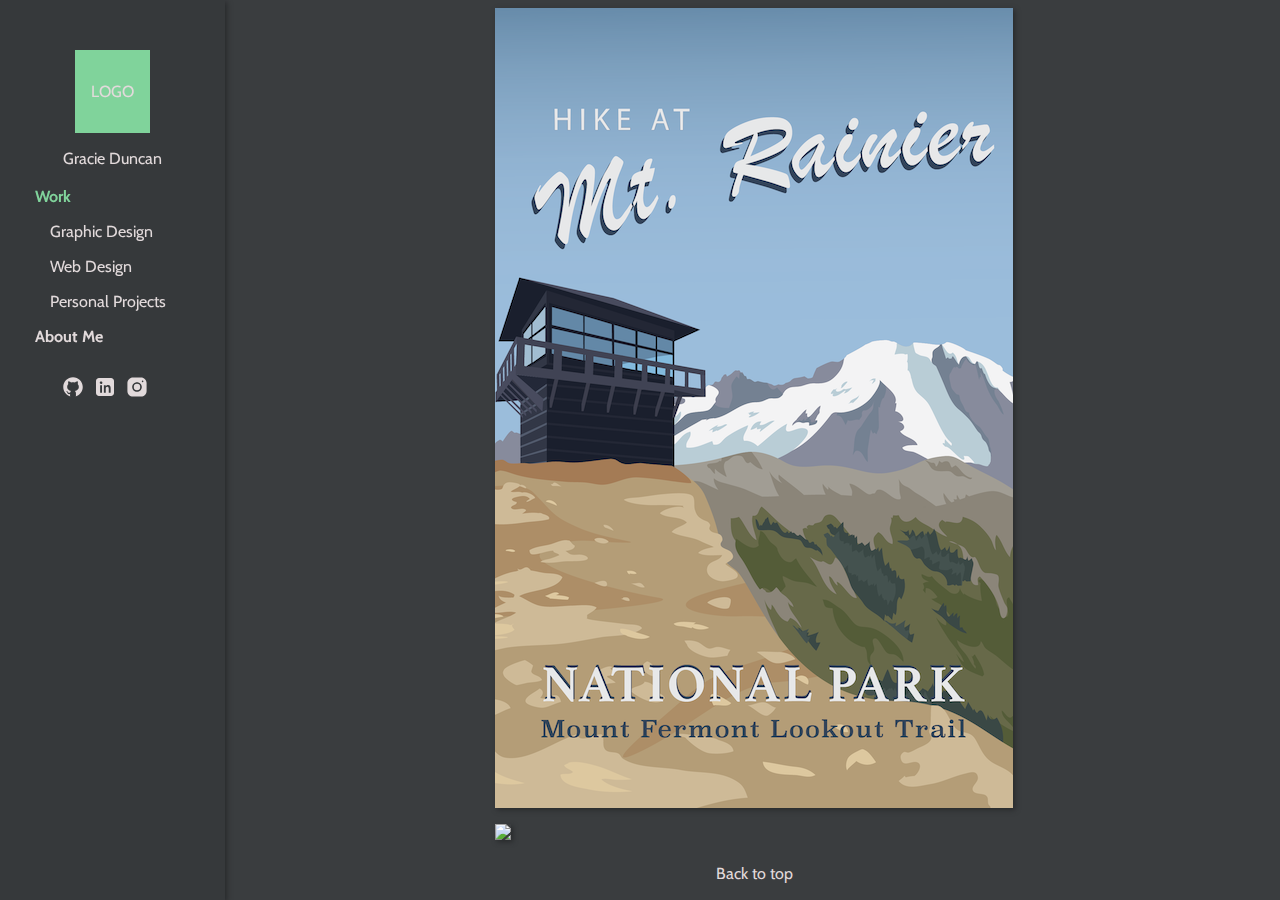
==== index.html @ a2085349 "commit" ====
<!DOCTYPE html>
<html>
<head>
    <title>Gracie Duncan Designer</title>
    <meta charset="UTF-8">
    <meta name="description" content="Design Portfolio of Gracie Duncan">
    <meta name="keywords" content="graphic design, web design, copywriter, SEO, portfolio">
    <meta name="author" content="Gracie Duncan">
    <meta name="viewport" content="width=device-width, initial-scale=1.0">
    <link href="style.css" rel="stylesheet">
    <link rel="preconnect" href="https://fonts.googleapis.com">
    <link rel="preconnect" href="https://fonts.gstatic.com" crossorigin>
    <link
        href="https://fonts.googleapis.com/css2?family=Cabin:ital,wght@0,400;0,700;1,400&family=Catamaran:wght@400;600&family=Mukta:wght@200;400;600&display=swap"
        rel="stylesheet">
</head>
<body>
        <input id="toggle" type="checkbox">
        <div class="mobile-wrapper">
            <label for="toggle" class="ham-lines">
                <span class="line line1"></span>
                <span class="line line2"></span>
                <span class="line line3"></span>
            </label>
        </div>
    <nav>
        <div class="logo"><p>LOGO</p></div>
        <p class="name">Gracie Duncan</p>
        <ul class="nav-items">
            <li id="emphasis" class="on"><a href="#">Work</a></li>
            <li id="graphic"><a href="#">Graphic Design</a></li>
            <li id="web"><a href>Web Design</a></li>
            <li id="personal"><a href>Personal Projects</a></li>
            <li id="emphasis"><a href="about.html">About Me</a></li>
        </ul>
        <ul id="social-media">
            <li><a href="https://github.com/gduncan208" target="_blank"><svg class="social" xmlns="http://www.w3.org/2000/svg"  viewBox="0 0 64 64" width="2em" height="2em"><path d="M32 6C17.641 6 6 17.641 6 32c0 12.277 8.512 22.56 19.955 25.286-.592-.141-1.179-.299-1.755-.479V50.85c0 0-.975.325-2.275.325-3.637 0-5.148-3.245-5.525-4.875-.229-.993-.827-1.934-1.469-2.509-.767-.684-1.126-.686-1.131-.92-.01-.491.658-.471.975-.471 1.625 0 2.857 1.729 3.429 2.623 1.417 2.207 2.938 2.577 3.721 2.577.975 0 1.817-.146 2.397-.426.268-1.888 1.108-3.57 2.478-4.774-6.097-1.219-10.4-4.716-10.4-10.4 0-2.928 1.175-5.619 3.133-7.792C19.333 23.641 19 22.494 19 20.625c0-1.235.086-2.751.65-4.225 0 0 3.708.026 7.205 3.338C28.469 19.268 30.196 19 32 19s3.531.268 5.145.738c3.497-3.312 7.205-3.338 7.205-3.338.567 1.474.65 2.99.65 4.225 0 2.015-.268 3.19-.432 3.697C46.466 26.475 47.6 29.124 47.6 32c0 5.684-4.303 9.181-10.4 10.4 1.628 1.43 2.6 3.513 2.6 5.85v8.557c-.576.181-1.162.338-1.755.479C49.488 54.56 58 44.277 58 32 58 17.641 46.359 6 32 6zM33.813 57.93C33.214 57.972 32.61 58 32 58 32.61 58 33.213 57.971 33.813 57.93zM37.786 57.346c-1.164.265-2.357.451-3.575.554C35.429 57.797 36.622 57.61 37.786 57.346zM32 58c-.61 0-1.214-.028-1.813-.07C30.787 57.971 31.39 58 32 58zM29.788 57.9c-1.217-.103-2.411-.289-3.574-.554C27.378 57.61 28.571 57.797 29.788 57.9z"/></svg></a></li>
            <li><a href="https://www.linkedin.com/in/gracie-duncan-441498270" target="_blank"><svg class="social" xmlns="http://www.w3.org/2000/svg"  viewBox="0 0 64 64" width="2em" height="2em"><path d="M48,8H16c-4.418,0-8,3.582-8,8v32c0,4.418,3.582,8,8,8h32c4.418,0,8-3.582,8-8V16C56,11.582,52.418,8,48,8z M24,47h-5V27h5 V47z M24.029,23.009C23.382,23.669,22.538,24,21.5,24c-1.026,0-1.865-0.341-2.519-1.023S18,21.458,18,20.468 c0-1.02,0.327-1.852,0.981-2.498C19.635,17.323,20.474,17,21.5,17c1.038,0,1.882,0.323,2.529,0.969 C24.676,18.615,25,19.448,25,20.468C25,21.502,24.676,22.349,24.029,23.009z M47,47h-5V35.887C42,32.788,40.214,31,38,31 c-1.067,0-2.274,0.648-2.965,1.469S34,34.331,34,35.594V47h-5V27h5v3.164h0.078c1.472-2.435,3.613-3.644,6.426-3.652 C44.5,26.5,47,29.5,47,34.754V47z"/></svg></a></li>
            <li><a href="#"><?xml version="1.0"?><svg class="social" xmlns="http://www.w3.org/2000/svg"  viewBox="0 0 30 30" width="2em" height="2em">    <path d="M 9.9980469 3 C 6.1390469 3 3 6.1419531 3 10.001953 L 3 20.001953 C 3 23.860953 6.1419531 27 10.001953 27 L 20.001953 27 C 23.860953 27 27 23.858047 27 19.998047 L 27 9.9980469 C 27 6.1390469 23.858047 3 19.998047 3 L 9.9980469 3 z M 22 7 C 22.552 7 23 7.448 23 8 C 23 8.552 22.552 9 22 9 C 21.448 9 21 8.552 21 8 C 21 7.448 21.448 7 22 7 z M 15 9 C 18.309 9 21 11.691 21 15 C 21 18.309 18.309 21 15 21 C 11.691 21 9 18.309 9 15 C 9 11.691 11.691 9 15 9 z M 15 11 A 4 4 0 0 0 11 15 A 4 4 0 0 0 15 19 A 4 4 0 0 0 19 15 A 4 4 0 0 0 15 11 z"/></svg></a></li>
        </ul>
</nav>
    <a id="top"></a>
    <main id="work-page">
        <div class="column col1">
            <img class="rainier800" src="assets/rainierposter800.png">
            <img class="rainier600" src="assets/rainierposter600.png">
            <img class="rainier500" src="assests/rainierposter500.png">
            <img class="fishing1" src="assets/flyfish700px.png">
        </div>
        <div class="column col2">
            <img class="frog2" src="assets/frogbroth_website400pxw.png">
            <img class="mtn-painting2" src="assets/mountainpainting700w.png">
        </div>
        <div class="jump"><a href="#top">Back to top</a></div>
    </main>
</body>
</html>
---- style.css ----
* {
    box-sizing: border-box;
}
:root {
    font-family: 'Cabin', sans-serif;
    color: #E2DADB;
}

html {
    scroll-behavior: smooth;
}

p {
    color: #E2DADB;
}

::-webkit-scrollbar {
    width: 8px;
}

::-webkit-scrollbar-track {
    background-color: #36393B;
    border-radius: 10px;
}

::-webkit-scrollbar-thumb {
    background-color: #80D39B;
    border-radius: 10px;
}

::-webkit-scrollbar-corner {
    background-color: #3a3d3f;
}

/* Navbar */
#toggle {
    display: none;
}

nav {
    display: flex;
    flex-direction: column;
    justify-content: flex-start;
    align-items: center;
    position: fixed;
    height: 100%;
    width: 225px;
    padding: 50px 0 0 0;
    margin: 0;
    background-color: #36393B;
    box-shadow: 2px 2px 5px #282a2c;
}


.logo {
    background-color: #80D39B;
    padding: 1em;
}

.name {
    margin-bottom: -10px;
}

ul {
    list-style: none;
}


.nav-items {
    padding: 5px 0;
    margin-right: 25px;
}

.nav-items li {
    padding: .5em 0;
    margin-left: 15px;
}

#emphasis {
    font-weight: bold;
    padding: .5em 0;
    margin: 0;
}

.nav-items a { 
    display: block;
    text-decoration: none;
    color: #E2DADB;
}

.on a {
    color: #80D39B;
}

a:hover, .emphasis  {
   color: #80D39B;
}

#social-media {
    display: flex;
    flex-direction: row;
    justify-content: center;
    margin-top: -1em;
    margin-right: 8em;
    padding: 1em 0 0 112px;
}

.social {
    fill: #E2DADB;
    padding: 0 0 .5em;
}

.social:hover {
    fill: #80D39B;
}

.contact-btn {
    background-color: #80D39B;
    color: #36393B;
    padding: .6rem .8rem;
    border-radius: 10px;
    font-weight: 600;
    margin-right: 15px;
    margin-bottom: 1em;
    border: none;
}

/* Footer */ 

.jump {
    display: flex;
    flex-direction: row;
    justify-content: center;
    align-items: center;
    padding: 1rem;
    width: 100%;
}

.jump a {
    text-decoration: none;
    color: #E2DADB;
}

.jump a:hover{
    color: #80D39B;
}



/* main content*/

body { 
    display: flex;
    background-color: #3a3d3f;
    height: 100%;
    width: 100;
    margin: 0;
    padding: 0;
}

main {
    margin-left: 228px;
    height: 100%;
    width: 90%;
    display: flex;
    flex-direction: column;
    justify-content: center;
    align-items: center;
    flex-flow: row wrap;
} 

footer {
    display: flex;
    flex-direction: row;
    justify-content: flex-end;
}
main img {
    display: flex;
    margin: .5em .5em;
    box-shadow: 2px 2px 5px #282a2c;
    transition: .8s;
}


img:hover {
   transform: scale(1.02);
   position: relative;
}

.column {
    display: flex;
    flex-direction: column;
    justify-content: center;
    align-items: flex-start;
}


@media screen and (max-width: 850px) {
  
    nav {
        display: flex;
        flex-direction: column;
        justify-content: flex-start;
        align-items: center;
        position: fixed;
        height: 100%;
        right: 100%;
        overflow: hidden;
        transition: all .5s ease-in-out;
        
    }
     
    input, label {
        display: block;
        position: fixed;
        z-index: 5;
    }
    .mobile-wrapper {
        position: absolute;
        display: flex;
        flex-direction: row;
        justify-content: flex-start;
        width: 100vw;
        height: 80px;
        margin-top: 20px;
    }
    .ham-lines {
        position:absolute;
        display: flex;
        flex-direction: column;
        justify-content: space-between;
        align-items: center;
        height: 30px;
        z-index: 6;
        margin-left: 20px;
    }

    .line {
        background-color:#E2DADB;
        height: 4px;
        width: 35px;
        border-radius: 5px;
    }

     
    #toggle:checked ~ nav {
        display: flex;
        flex-direction: column;
        justify-content: flex-start;
        align-items: center;
        position: fixed;
        width: 100vw;
        height: 100vh;
        right: 0;
    }

    #toggle:checked ~ label {
        cursor: pointer;
        margin-top: 10px;
        margin-right: 10px;
        right: 50%;
        width: 30px;
        height: 5px;
    }

    #toggle:checked ~ .mobile-wrapper {
        position: fixed;
        z-index: 10;
    }

    /* Hamburger Menu Animation */
    
  
    main {
        margin: 0;
        margin-top: 60px;
        height: 100%;
        width: 100%;
        display: flex;
        flex-direction: row;
        justify-content: center;
        align-items: center;
    }

    section {
        width: 95%;
        height: 400px;
        margin: 2% 5%;
        min-width: 0;
    }

    #about {
        display: flex; 
        justify-content: center;
        align-items: center;
        flex-wrap: wrap ;
        width: 95vw;
    }


}

.fishing2 {
    display: none;
}

.rainier600, .rainier500 {
    display: none;
}

.frog2 {
    display: none;
}

.mtn-painting2 {
    display: none;
} 


@media only screen and (max-width: 800px) {
    .fishing1 {
        display: none;
    }

    .fishing2 {
        display: flex;
    }

    .rainier800 {
        display: none;
    }

    .rainier600 {
        display: flex;
    }

}


 /*ABOUT ME PAGE*/


.about {
    display: flex;
    flex-direction: row;
    justify-content: center;
    align-items: center;
    flex-wrap: wrap;
    width: 100%;
    margin-top: 2em;
}

.portrait{
    display: block;
    height: 400px;
    width: 400px;
    background-color: #555555;
    border-radius: 10px;
    margin: 1em;
}


.desc{
    display: block;
    height: auto;
    min-width: 200px;
    max-width: 500px;
    min-width: 300px;
    margin: 1em;
    line-height: 24px;
}

.skill {
    display: flex;
    flex-direction: row;
    justify-content: center;
    align-items: center;
    flex-wrap: wrap;
    width: 100%;
    height: auto;
}

.web-skill li, .graphic-skill li {
 padding: 5%;
}

.web-skill, .graphic-skill {
    display: flex;
    flex-direction: column;
    justify-content: center;
    align-content: center;
    margin: 50px;
    background-color:#36393B;
    box-shadow: 2px 2px 5px #282a2c;
    border-radius: 10px;
    height: 250px;
    width: 250px;
    transition: .5s;
}

.web-skill:hover{
    transform: scale(1.05);
}

.graphic-skill:hover {
    transform: scale(1.05);
}

.code-svg {
    stroke: #80D39B;
    align-self: center;
}

.vector-svg {
    align-self: center;
}

.contact {
    display: flex;
    flex-direction: column;
    align-items: flex-start;
    justify-content: flex-start;
}

.contact li {
    padding: 1em;
    background-color: #36393B;
    border-radius: 10px;
    box-shadow: 2px 2px 5px #282a2c;
}
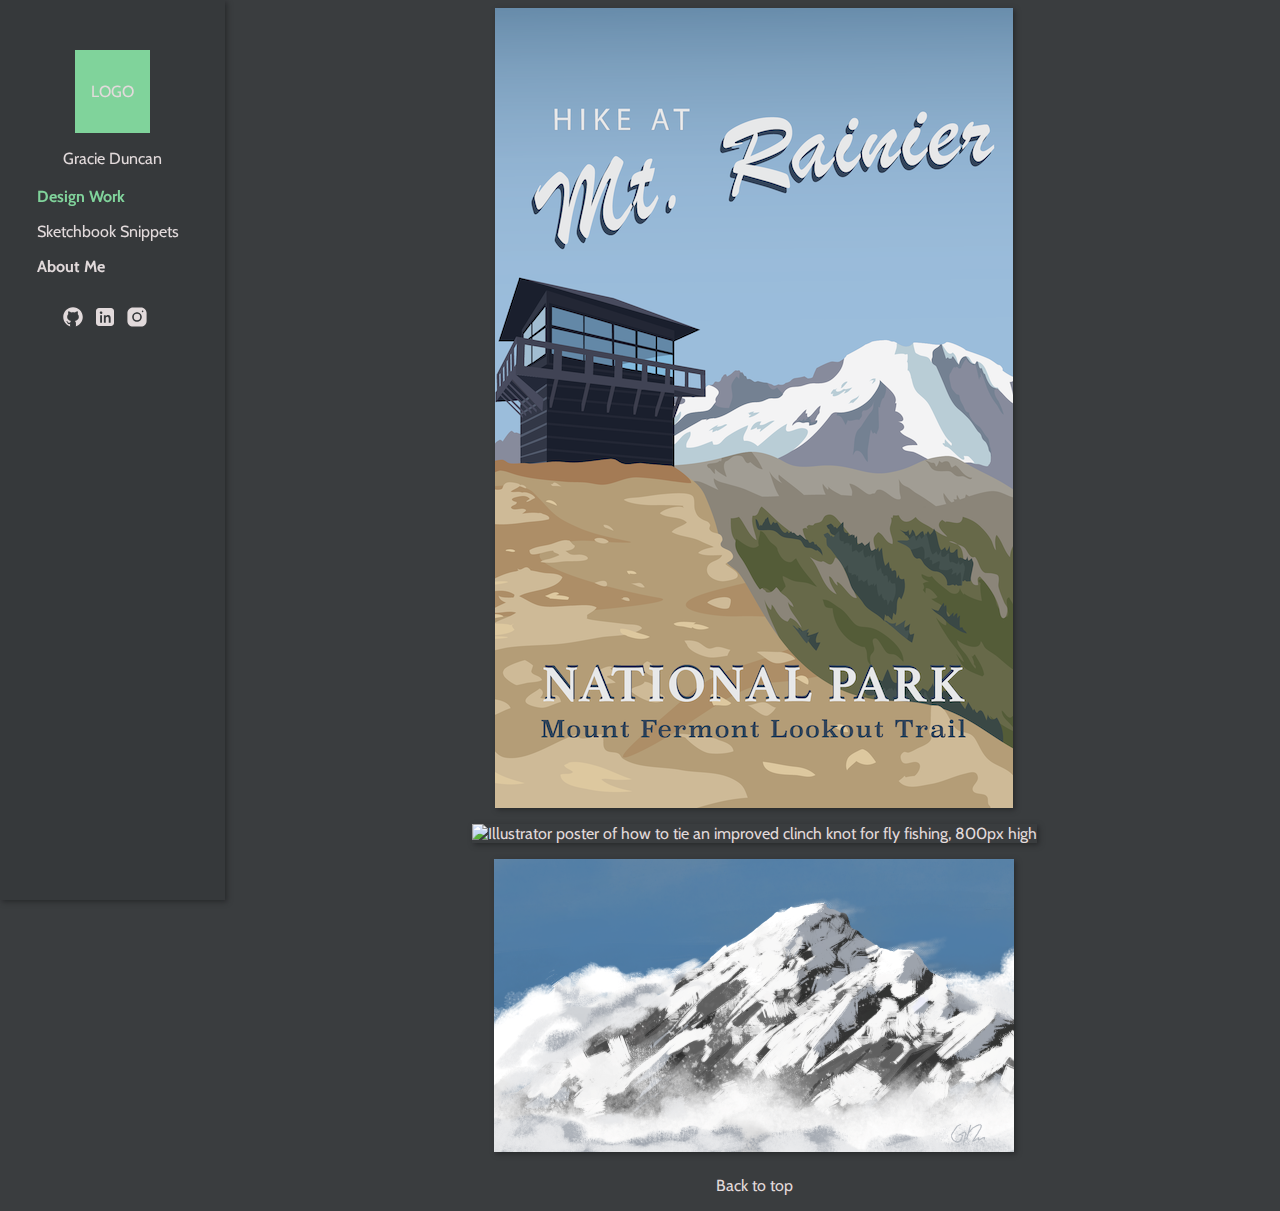
==== commit c2ac8f5a: "responsive add ons" ====
--- a/index.html
+++ b/index.html
@@ -1,5 +1,5 @@
 <!DOCTYPE html>
-<html>
+<html lang="en">
 <head>
     <title>Gracie Duncan Designer</title>
     <meta charset="UTF-8">
@@ -27,11 +27,9 @@
         <div class="logo"><p>LOGO</p></div>
         <p class="name">Gracie Duncan</p>
         <ul class="nav-items">
-            <li id="emphasis" class="on"><a href="#">Work</a></li>
-            <li id="graphic"><a href="#">Graphic Design</a></li>
-            <li id="web"><a href>Web Design</a></li>
-            <li id="personal"><a href>Personal Projects</a></li>
-            <li id="emphasis"><a href="about.html">About Me</a></li>
+            <li class="emphasis on"><a href="#">Design Work</a></li>
+            <li><a href>Sketchbook Snippets</a></li>
+            <li class="emphasis"><a href="about.html">About Me</a></li>
         </ul>
         <ul id="social-media">
             <li><a href="https://github.com/gduncan208" target="_blank"><svg class="social" xmlns="http://www.w3.org/2000/svg"  viewBox="0 0 64 64" width="2em" height="2em"><path d="M32 6C17.641 6 6 17.641 6 32c0 12.277 8.512 22.56 19.955 25.286-.592-.141-1.179-.299-1.755-.479V50.85c0 0-.975.325-2.275.325-3.637 0-5.148-3.245-5.525-4.875-.229-.993-.827-1.934-1.469-2.509-.767-.684-1.126-.686-1.131-.92-.01-.491.658-.471.975-.471 1.625 0 2.857 1.729 3.429 2.623 1.417 2.207 2.938 2.577 3.721 2.577.975 0 1.817-.146 2.397-.426.268-1.888 1.108-3.57 2.478-4.774-6.097-1.219-10.4-4.716-10.4-10.4 0-2.928 1.175-5.619 3.133-7.792C19.333 23.641 19 22.494 19 20.625c0-1.235.086-2.751.65-4.225 0 0 3.708.026 7.205 3.338C28.469 19.268 30.196 19 32 19s3.531.268 5.145.738c3.497-3.312 7.205-3.338 7.205-3.338.567 1.474.65 2.99.65 4.225 0 2.015-.268 3.19-.432 3.697C46.466 26.475 47.6 29.124 47.6 32c0 5.684-4.303 9.181-10.4 10.4 1.628 1.43 2.6 3.513 2.6 5.85v8.557c-.576.181-1.162.338-1.755.479C49.488 54.56 58 44.277 58 32 58 17.641 46.359 6 32 6zM33.813 57.93C33.214 57.972 32.61 58 32 58 32.61 58 33.213 57.971 33.813 57.93zM37.786 57.346c-1.164.265-2.357.451-3.575.554C35.429 57.797 36.622 57.61 37.786 57.346zM32 58c-.61 0-1.214-.028-1.813-.07C30.787 57.971 31.39 58 32 58zM29.788 57.9c-1.217-.103-2.411-.289-3.574-.554C27.378 57.61 28.571 57.797 29.788 57.9z"/></svg></a></li>
@@ -39,17 +37,22 @@
             <li><a href="#"><?xml version="1.0"?><svg class="social" xmlns="http://www.w3.org/2000/svg"  viewBox="0 0 30 30" width="2em" height="2em">    <path d="M 9.9980469 3 C 6.1390469 3 3 6.1419531 3 10.001953 L 3 20.001953 C 3 23.860953 6.1419531 27 10.001953 27 L 20.001953 27 C 23.860953 27 27 23.858047 27 19.998047 L 27 9.9980469 C 27 6.1390469 23.858047 3 19.998047 3 L 9.9980469 3 z M 22 7 C 22.552 7 23 7.448 23 8 C 23 8.552 22.552 9 22 9 C 21.448 9 21 8.552 21 8 C 21 7.448 21.448 7 22 7 z M 15 9 C 18.309 9 21 11.691 21 15 C 21 18.309 18.309 21 15 21 C 11.691 21 9 18.309 9 15 C 9 11.691 11.691 9 15 9 z M 15 11 A 4 4 0 0 0 11 15 A 4 4 0 0 0 15 19 A 4 4 0 0 0 19 15 A 4 4 0 0 0 15 11 z"/></svg></a></li>
         </ul>
 </nav>
-    <a id="top"></a>
     <main id="work-page">
-        <div class="column col1">
-            <img class="rainier800" src="assets/rainierposter800.png">
-            <img class="rainier600" src="assets/rainierposter600.png">
-            <img class="rainier500" src="assests/rainierposter500.png">
-            <img class="fishing1" src="assets/flyfish700px.png">
+        <div class="column col">
+            <img class="rainier800" src="assets/rainierposter800.png" alt="Illustrator poster of Mt. Rainier National Park, Mt Fermont Lookout Trail, 800px high">
+            <img class="rainier600" src="assets/rainierposter600.png" alt="Illustrator poster of Mt. Rainier National Park, Mt Fermont Lookout Trail, 600px high">
+            <img class="rainier500" src="assets/rainier500.png" alt="Illustrator poster of Mt. Rainier National Park, Mt Fermont Lookout Trail, 500px high">
         </div>
         <div class="column col2">
-            <img class="frog2" src="assets/frogbroth_website400pxw.png">
-            <img class="mtn-painting2" src="assets/mountainpainting700w.png">
+            <img class="fishing800" src="assets/flyfish800.png" alt="Illustrator poster of how to tie an improved clinch knot for fly fishing, 800px high">
+            <img class="fishing600" src="assets/flyfish600.png" alt="Illustrator poster of how to tie an improved clinch knot for fly fishing, 600px high">
+            <img class="fishing500" src="assets/flyfish500.png" alt="Illustrator poster of how to tie an improved clinch knot for fly fishing, 500px high">
+        </div>
+        <div class="row1">
+            <img class="mtnpainting1040" src="assets/mtnpainting1040.png" alt="Affinity Photo painting of mountain, 1040px wide">
+            <img class="mtnpainting520" src="assets/mtnpainting520.png"  alt="Affinity Photo painting of mountain, 520px wide">
+            <img class="mtnpainting389" src="assets/mtnpainting389.png">
+            <img class="mtnpainting325" src="assets/mtnpainting325.png">
         </div>
         <div class="jump"><a href="#top">Back to top</a></div>
     </main>
--- a/style.css
+++ b/style.css
@@ -76,7 +76,7 @@
     margin-left: 15px;
 }
 
-#emphasis {
+.emphasis {
     font-weight: bold;
     padding: .5em 0;
     margin: 0;
@@ -94,6 +94,7 @@
 
 a:hover, .emphasis  {
    color: #80D39B;
+   transition: .4s ease-in;
 }
 
 #social-media {
@@ -151,6 +152,7 @@
 
 body { 
     display: flex;
+    justify-content: baseline;
     background-color: #3a3d3f;
     height: 100%;
     width: 100;
@@ -194,9 +196,17 @@
     align-items: flex-start;
 }
 
-
+/* Navbar phone */
 @media screen and (max-width: 850px) {
-  
+
+    body {
+        justify-content: center;
+    }
+
+    main {
+        margin: 0;
+    }
+
     nav {
         display: flex;
         flex-direction: column;
@@ -215,6 +225,7 @@
         position: fixed;
         z-index: 5;
     }
+
     .mobile-wrapper {
         position: absolute;
         display: flex;
@@ -224,6 +235,7 @@
         height: 80px;
         margin-top: 20px;
     }
+
     .ham-lines {
         position:absolute;
         display: flex;
@@ -267,20 +279,45 @@
         position: fixed;
         z-index: 10;
     }
+}
 
     /* Hamburger Menu Animation */
-    
-  
-    main {
-        margin: 0;
-        margin-top: 60px;
-        height: 100%;
-        width: 100%;
-        display: flex;
-        flex-direction: row;
-        justify-content: center;
-        align-items: center;
-    }
+
+.ham-lines,
+.ham-lines::before,
+.ham-lines::after {
+  display: block;
+  background-color: #fff;
+  position: absolute;
+  height: 4px;
+  width: 30px;
+  transition: transform 400ms cubic-bezier(0.23, 1, 0.32, 1);
+  border-radius: 2px;
+}
+
+.ham-lines::before {
+  content: '';
+  margin-top: -8px;
+}
+
+.ham-lines::after {
+  content: '';
+  margin-top: 8px;
+}
+
+#toggle:checked + .mobile-wrapper .ham-lines::before {
+  margin-top: 0px;
+  transform: rotate(405deg);
+}
+
+#toggle:checked + .mobile-wrapper .ham-lines{
+  background: rgba(255, 255, 255, 0);
+}
+
+#toggle:checked + .mobile-wrapper .ham-lines::after {
+  margin-top: 0px;
+  transform: rotate(-405deg);
+}
 
     section {
         width: 95%;
@@ -295,12 +332,12 @@
         align-items: center;
         flex-wrap: wrap ;
         width: 95vw;
-    }
-
-
-}
-
-.fishing2 {
+}
+
+
+
+
+.fishing600, .fishing500 {
     display: none;
 }
 
@@ -308,21 +345,26 @@
     display: none;
 }
 
-.frog2 {
-    display: none;
-}
-
-.mtn-painting2 {
+.mtnpainting389, .mtnpainting520, .mtnpainting325 {
     display: none;
 } 
 
+@media only screen and (max-width: 1296px) {
+    .mtnpainting1040, .mtnpainting389, .mtnpainting325 {
+        display: none;
+    }
+
+    .mtnpainting520 {
+        display: flex;
+    }
+}
 
 @media only screen and (max-width: 800px) {
-    .fishing1 {
-        display: none;
-    }
-
-    .fishing2 {
+    .fishing800 {
+        display: none;
+    }
+
+    .fishing600 {
         display: flex;
     }
 
@@ -334,10 +376,52 @@
         display: flex;
     }
 
-}
-
+    .mtnpainting1040, .mtnpainting520, .mtnpainting325 {
+        display: none;
+    }
+
+    .mtnpainting389 {
+        display: flex;
+    }
+
+}
+
+@media only screen and (max-width: 550px) {
+    .rainier800, .rainier600 {
+        display: none;
+    }
+
+    .rainier500 {
+        display: flex;
+    }
+
+    .fishing800, .fishing600 {
+        display: none;
+    }
+
+    .fishing500 {
+        display: flex;
+    }
+
+    .mtnpainting1040, .mtnpainting520, .mtnpainting389 {
+        display: none;
+    }
+
+    .mtnpainting325 {
+        display: flex;
+    }
+}
+
+.rainier-sec {
+ cursor: pointer;
+}
 
  /*ABOUT ME PAGE*/
+
+ .me {
+    border-radius: 10px;
+    box-shadow: 2px 2px 5px #282a2c;
+ }
 
 
 .about {
@@ -417,14 +501,24 @@
 
 .contact {
     display: flex;
-    flex-direction: column;
+    flex-direction: row;
     align-items: flex-start;
-    justify-content: flex-start;
+    justify-content: center;
+    width: 100%;
+}
+
+ul.contact {
+    padding: 0;
+    margin: 0;
 }
 
 .contact li {
+    display: flex;
+    justify-content: center;
+    align-items: center;
     padding: 1em;
     background-color: #36393B;
     border-radius: 10px;
     box-shadow: 2px 2px 5px #282a2c;
-}+    margin: .5em;
+}
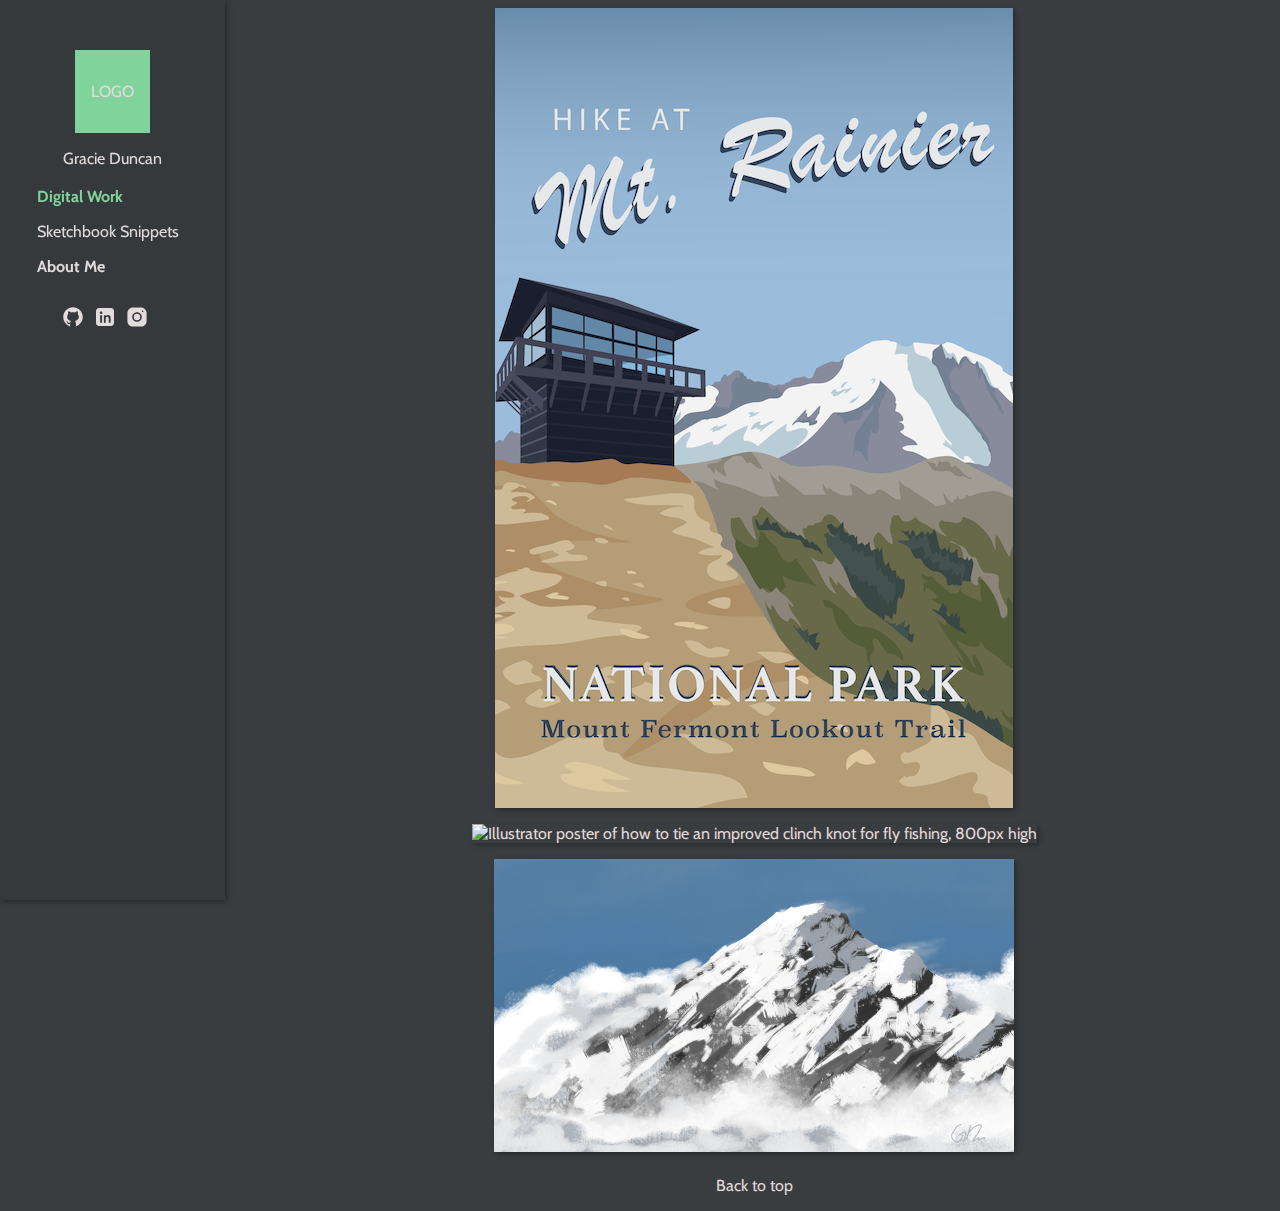
==== commit bc9ff5af: "class name changes for images" ====
--- a/index.html
+++ b/index.html
@@ -27,7 +27,7 @@
         <div class="logo"><p>LOGO</p></div>
         <p class="name">Gracie Duncan</p>
         <ul class="nav-items">
-            <li class="emphasis on"><a href="#">Design Work</a></li>
+            <li class="emphasis on"><a href="#">Digital Work</a></li>
             <li><a href>Sketchbook Snippets</a></li>
             <li class="emphasis"><a href="about.html">About Me</a></li>
         </ul>
@@ -38,17 +38,17 @@
         </ul>
 </nav>
     <main id="work-page">
-        <div class="column col">
+        <div class="sector">
             <img class="rainier800" src="assets/rainierposter800.png" alt="Illustrator poster of Mt. Rainier National Park, Mt Fermont Lookout Trail, 800px high">
             <img class="rainier600" src="assets/rainierposter600.png" alt="Illustrator poster of Mt. Rainier National Park, Mt Fermont Lookout Trail, 600px high">
             <img class="rainier500" src="assets/rainier500.png" alt="Illustrator poster of Mt. Rainier National Park, Mt Fermont Lookout Trail, 500px high">
         </div>
-        <div class="column col2">
+        <div class="sector">
             <img class="fishing800" src="assets/flyfish800.png" alt="Illustrator poster of how to tie an improved clinch knot for fly fishing, 800px high">
             <img class="fishing600" src="assets/flyfish600.png" alt="Illustrator poster of how to tie an improved clinch knot for fly fishing, 600px high">
             <img class="fishing500" src="assets/flyfish500.png" alt="Illustrator poster of how to tie an improved clinch knot for fly fishing, 500px high">
         </div>
-        <div class="row1">
+        <div class="sector">
             <img class="mtnpainting1040" src="assets/mtnpainting1040.png" alt="Affinity Photo painting of mountain, 1040px wide">
             <img class="mtnpainting520" src="assets/mtnpainting520.png"  alt="Affinity Photo painting of mountain, 520px wide">
             <img class="mtnpainting389" src="assets/mtnpainting389.png">
--- a/style.css
+++ b/style.css
@@ -184,7 +184,7 @@
 }
 
 
-img:hover {
+.sector img:hover {
    transform: scale(1.02);
    position: relative;
 }
@@ -416,6 +416,13 @@
  cursor: pointer;
 }
 
+.brief {
+    display: flex;
+    flex-direction: row;
+    justify-content: center;
+    align-items: flex-start;
+}
+
  /*ABOUT ME PAGE*/
 
  .me {
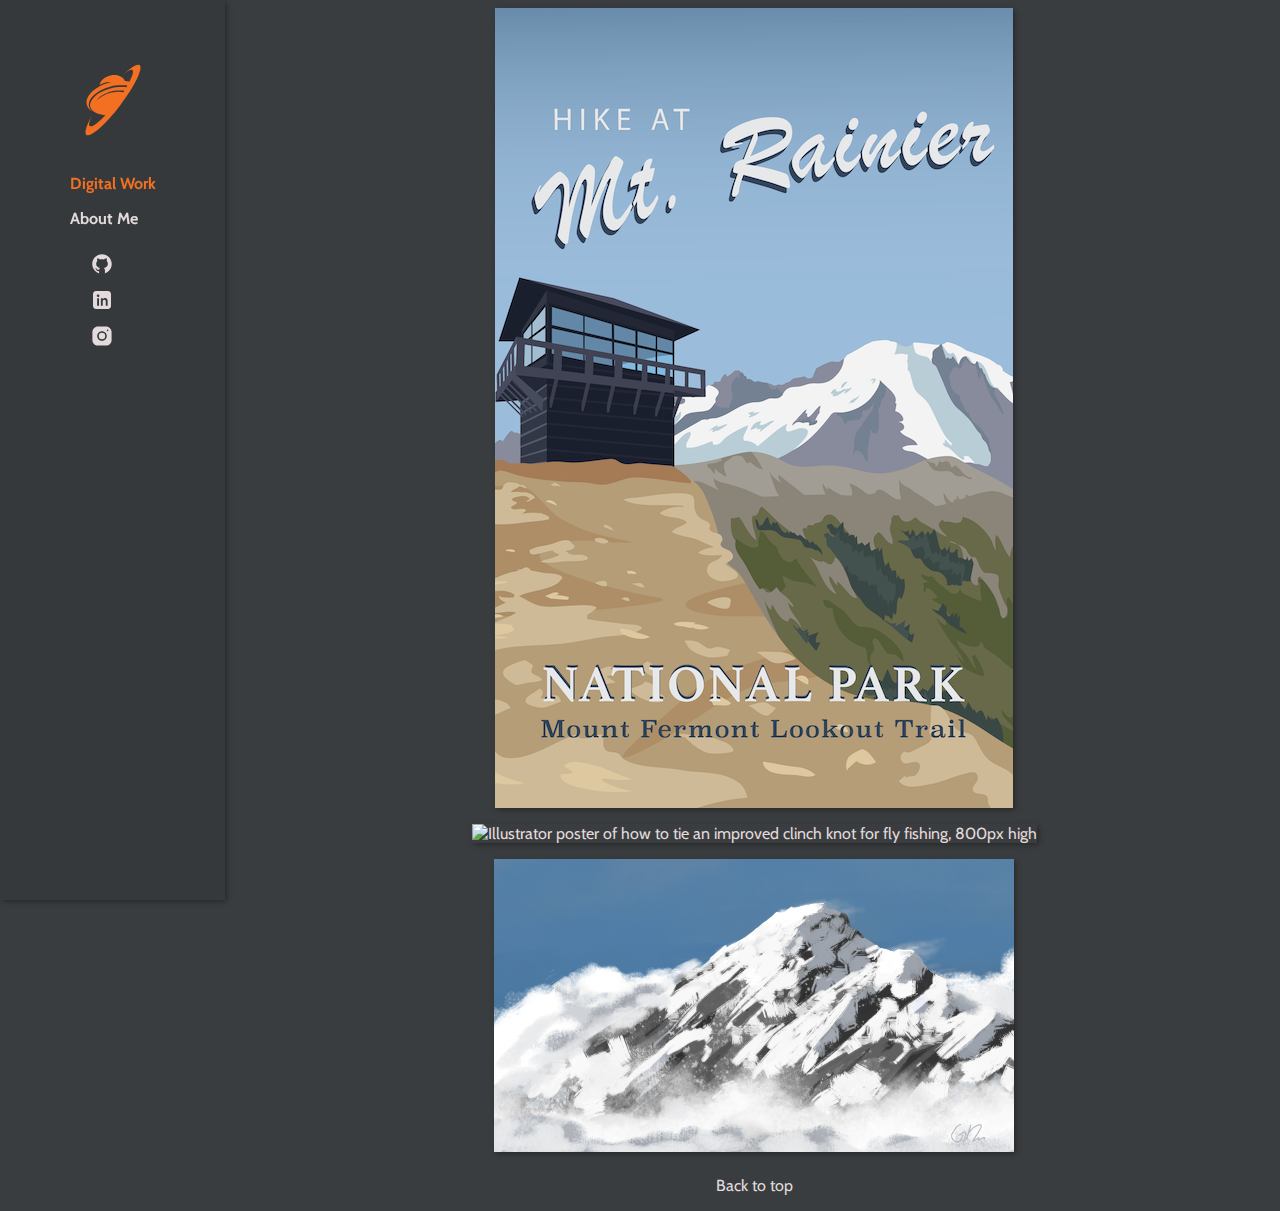
==== commit 48d60b5f: "Little Update" ====
--- a/index.html
+++ b/index.html
@@ -24,18 +24,18 @@
             </label>
         </div>
     <nav>
-        <div class="logo"><p>LOGO</p></div>
-        <p class="name">Gracie Duncan</p>
-        <ul class="nav-items">
-            <li class="emphasis on"><a href="#">Digital Work</a></li>
-            <li><a href>Sketchbook Snippets</a></li>
-            <li class="emphasis"><a href="about.html">About Me</a></li>
+        <img src="assets/anomali.svg" alt="Logo" class="logo">
+            <ul class="nav-items">
+                <li class="emphasis on"><a href="#">Digital Work</a></li>
+                <li class="emphasis"><a href="about.html">About Me</a></li>
+                <li>
+                <div class="social-media">
+                    <a href="https://github.com/gduncan208" target="_blank"><svg class="social" xmlns="http://www.w3.org/2000/svg"  viewBox="0 0 64 64" width="2em" height="2em"><path d="M32 6C17.641 6 6 17.641 6 32c0 12.277 8.512 22.56 19.955 25.286-.592-.141-1.179-.299-1.755-.479V50.85c0 0-.975.325-2.275.325-3.637 0-5.148-3.245-5.525-4.875-.229-.993-.827-1.934-1.469-2.509-.767-.684-1.126-.686-1.131-.92-.01-.491.658-.471.975-.471 1.625 0 2.857 1.729 3.429 2.623 1.417 2.207 2.938 2.577 3.721 2.577.975 0 1.817-.146 2.397-.426.268-1.888 1.108-3.57 2.478-4.774-6.097-1.219-10.4-4.716-10.4-10.4 0-2.928 1.175-5.619 3.133-7.792C19.333 23.641 19 22.494 19 20.625c0-1.235.086-2.751.65-4.225 0 0 3.708.026 7.205 3.338C28.469 19.268 30.196 19 32 19s3.531.268 5.145.738c3.497-3.312 7.205-3.338 7.205-3.338.567 1.474.65 2.99.65 4.225 0 2.015-.268 3.19-.432 3.697C46.466 26.475 47.6 29.124 47.6 32c0 5.684-4.303 9.181-10.4 10.4 1.628 1.43 2.6 3.513 2.6 5.85v8.557c-.576.181-1.162.338-1.755.479C49.488 54.56 58 44.277 58 32 58 17.641 46.359 6 32 6zM33.813 57.93C33.214 57.972 32.61 58 32 58 32.61 58 33.213 57.971 33.813 57.93zM37.786 57.346c-1.164.265-2.357.451-3.575.554C35.429 57.797 36.622 57.61 37.786 57.346zM32 58c-.61 0-1.214-.028-1.813-.07C30.787 57.971 31.39 58 32 58zM29.788 57.9c-1.217-.103-2.411-.289-3.574-.554C27.378 57.61 28.571 57.797 29.788 57.9z"/></svg></a>
+                    <a href="https://www.linkedin.com/in/gracie-duncan-441498270" target="_blank"><svg class="social" xmlns="http://www.w3.org/2000/svg"  viewBox="0 0 64 64" width="2em" height="2em"><path d="M48,8H16c-4.418,0-8,3.582-8,8v32c0,4.418,3.582,8,8,8h32c4.418,0,8-3.582,8-8V16C56,11.582,52.418,8,48,8z M24,47h-5V27h5 V47z M24.029,23.009C23.382,23.669,22.538,24,21.5,24c-1.026,0-1.865-0.341-2.519-1.023S18,21.458,18,20.468 c0-1.02,0.327-1.852,0.981-2.498C19.635,17.323,20.474,17,21.5,17c1.038,0,1.882,0.323,2.529,0.969 C24.676,18.615,25,19.448,25,20.468C25,21.502,24.676,22.349,24.029,23.009z M47,47h-5V35.887C42,32.788,40.214,31,38,31 c-1.067,0-2.274,0.648-2.965,1.469S34,34.331,34,35.594V47h-5V27h5v3.164h0.078c1.472-2.435,3.613-3.644,6.426-3.652 C44.5,26.5,47,29.5,47,34.754V47z"/></svg></a>
+                    <a href="#"><?xml version="1.0"?><svg class="social" xmlns="http://www.w3.org/2000/svg"  viewBox="0 0 30 30" width="2em" height="2em">    <path d="M 9.9980469 3 C 6.1390469 3 3 6.1419531 3 10.001953 L 3 20.001953 C 3 23.860953 6.1419531 27 10.001953 27 L 20.001953 27 C 23.860953 27 27 23.858047 27 19.998047 L 27 9.9980469 C 27 6.1390469 23.858047 3 19.998047 3 L 9.9980469 3 z M 22 7 C 22.552 7 23 7.448 23 8 C 23 8.552 22.552 9 22 9 C 21.448 9 21 8.552 21 8 C 21 7.448 21.448 7 22 7 z M 15 9 C 18.309 9 21 11.691 21 15 C 21 18.309 18.309 21 15 21 C 11.691 21 9 18.309 9 15 C 9 11.691 11.691 9 15 9 z M 15 11 A 4 4 0 0 0 11 15 A 4 4 0 0 0 15 19 A 4 4 0 0 0 19 15 A 4 4 0 0 0 15 11 z"/></svg></a>
+            </li>
         </ul>
-        <ul id="social-media">
-            <li><a href="https://github.com/gduncan208" target="_blank"><svg class="social" xmlns="http://www.w3.org/2000/svg"  viewBox="0 0 64 64" width="2em" height="2em"><path d="M32 6C17.641 6 6 17.641 6 32c0 12.277 8.512 22.56 19.955 25.286-.592-.141-1.179-.299-1.755-.479V50.85c0 0-.975.325-2.275.325-3.637 0-5.148-3.245-5.525-4.875-.229-.993-.827-1.934-1.469-2.509-.767-.684-1.126-.686-1.131-.92-.01-.491.658-.471.975-.471 1.625 0 2.857 1.729 3.429 2.623 1.417 2.207 2.938 2.577 3.721 2.577.975 0 1.817-.146 2.397-.426.268-1.888 1.108-3.57 2.478-4.774-6.097-1.219-10.4-4.716-10.4-10.4 0-2.928 1.175-5.619 3.133-7.792C19.333 23.641 19 22.494 19 20.625c0-1.235.086-2.751.65-4.225 0 0 3.708.026 7.205 3.338C28.469 19.268 30.196 19 32 19s3.531.268 5.145.738c3.497-3.312 7.205-3.338 7.205-3.338.567 1.474.65 2.99.65 4.225 0 2.015-.268 3.19-.432 3.697C46.466 26.475 47.6 29.124 47.6 32c0 5.684-4.303 9.181-10.4 10.4 1.628 1.43 2.6 3.513 2.6 5.85v8.557c-.576.181-1.162.338-1.755.479C49.488 54.56 58 44.277 58 32 58 17.641 46.359 6 32 6zM33.813 57.93C33.214 57.972 32.61 58 32 58 32.61 58 33.213 57.971 33.813 57.93zM37.786 57.346c-1.164.265-2.357.451-3.575.554C35.429 57.797 36.622 57.61 37.786 57.346zM32 58c-.61 0-1.214-.028-1.813-.07C30.787 57.971 31.39 58 32 58zM29.788 57.9c-1.217-.103-2.411-.289-3.574-.554C27.378 57.61 28.571 57.797 29.788 57.9z"/></svg></a></li>
-            <li><a href="https://www.linkedin.com/in/gracie-duncan-441498270" target="_blank"><svg class="social" xmlns="http://www.w3.org/2000/svg"  viewBox="0 0 64 64" width="2em" height="2em"><path d="M48,8H16c-4.418,0-8,3.582-8,8v32c0,4.418,3.582,8,8,8h32c4.418,0,8-3.582,8-8V16C56,11.582,52.418,8,48,8z M24,47h-5V27h5 V47z M24.029,23.009C23.382,23.669,22.538,24,21.5,24c-1.026,0-1.865-0.341-2.519-1.023S18,21.458,18,20.468 c0-1.02,0.327-1.852,0.981-2.498C19.635,17.323,20.474,17,21.5,17c1.038,0,1.882,0.323,2.529,0.969 C24.676,18.615,25,19.448,25,20.468C25,21.502,24.676,22.349,24.029,23.009z M47,47h-5V35.887C42,32.788,40.214,31,38,31 c-1.067,0-2.274,0.648-2.965,1.469S34,34.331,34,35.594V47h-5V27h5v3.164h0.078c1.472-2.435,3.613-3.644,6.426-3.652 C44.5,26.5,47,29.5,47,34.754V47z"/></svg></a></li>
-            <li><a href="#"><?xml version="1.0"?><svg class="social" xmlns="http://www.w3.org/2000/svg"  viewBox="0 0 30 30" width="2em" height="2em">    <path d="M 9.9980469 3 C 6.1390469 3 3 6.1419531 3 10.001953 L 3 20.001953 C 3 23.860953 6.1419531 27 10.001953 27 L 20.001953 27 C 23.860953 27 27 23.858047 27 19.998047 L 27 9.9980469 C 27 6.1390469 23.858047 3 19.998047 3 L 9.9980469 3 z M 22 7 C 22.552 7 23 7.448 23 8 C 23 8.552 22.552 9 22 9 C 21.448 9 21 8.552 21 8 C 21 7.448 21.448 7 22 7 z M 15 9 C 18.309 9 21 11.691 21 15 C 21 18.309 18.309 21 15 21 C 11.691 21 9 18.309 9 15 C 9 11.691 11.691 9 15 9 z M 15 11 A 4 4 0 0 0 11 15 A 4 4 0 0 0 15 19 A 4 4 0 0 0 19 15 A 4 4 0 0 0 15 11 z"/></svg></a></li>
-        </ul>
+        </div>
 </nav>
     <main id="work-page">
         <div class="sector">
--- a/style.css
+++ b/style.css
@@ -53,27 +53,14 @@
 
 
 .logo {
-    background-color: #80D39B;
-    padding: 1em;
-}
-
-.name {
-    margin-bottom: -10px;
+    padding: 0;
+    height: 100px;
+    width: 100px;
+    
 }
 
 ul {
     list-style: none;
-}
-
-
-.nav-items {
-    padding: 5px 0;
-    margin-right: 25px;
-}
-
-.nav-items li {
-    padding: .5em 0;
-    margin-left: 15px;
 }
 
 .emphasis {
@@ -88,22 +75,25 @@
     color: #E2DADB;
 }
 
+.nav-items {
+
+    padding: 0;
+    margin: -50 0 0;
+}
+
 .on a {
-    color: #80D39B;
+    color: #F36F21;
 }
 
 a:hover, .emphasis  {
-   color: #80D39B;
+   color: #F36F21;
    transition: .4s ease-in;
 }
 
-#social-media {
-    display: flex;
-    flex-direction: row;
-    justify-content: center;
-    margin-top: -1em;
-    margin-right: 8em;
-    padding: 1em 0 0 112px;
+.social-media {
+    display: flex;
+    flex-direction: column;
+    padding: 1rem;
 }
 
 .social {
@@ -112,11 +102,11 @@
 }
 
 .social:hover {
-    fill: #80D39B;
+    fill: #F36F21;
 }
 
 .contact-btn {
-    background-color: #80D39B;
+    background-color:#F36F21;
     color: #36393B;
     padding: .6rem .8rem;
     border-radius: 10px;
@@ -143,7 +133,7 @@
 }
 
 .jump a:hover{
-    color: #80D39B;
+    color: #F36F21;
 }
 
 
@@ -498,7 +488,7 @@
 }
 
 .code-svg {
-    stroke: #80D39B;
+    stroke:  #F36F21;
     align-self: center;
 }
 
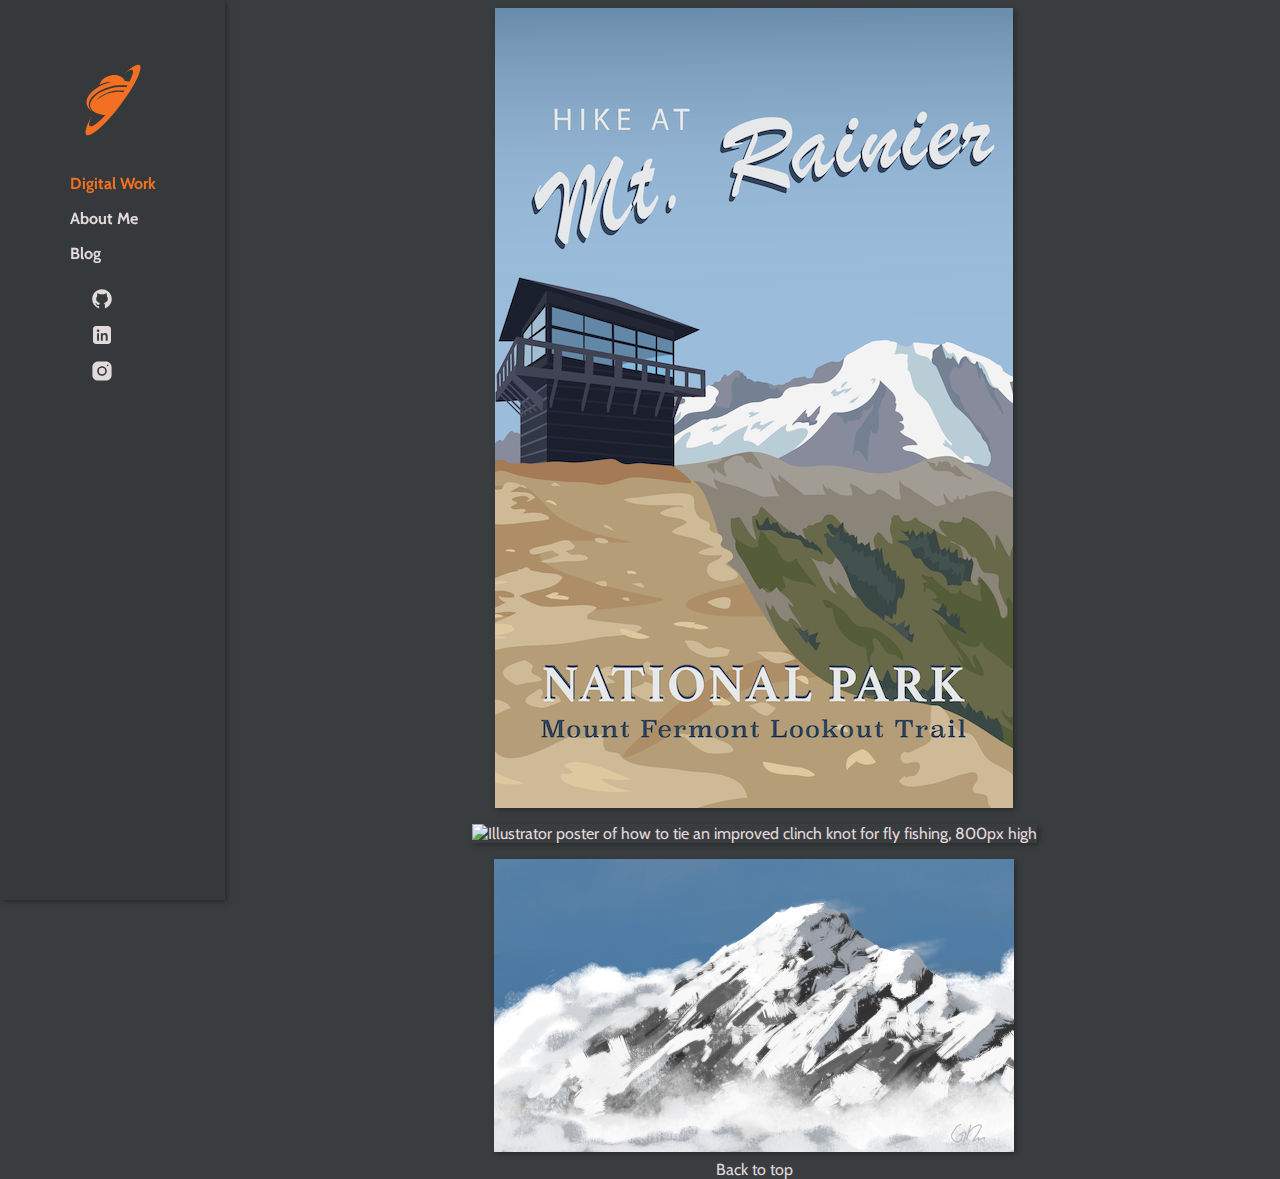
==== commit 2ff9e927: "Added Blog" ====
--- a/index.html
+++ b/index.html
@@ -28,11 +28,11 @@
             <ul class="nav-items">
                 <li class="emphasis on"><a href="#">Digital Work</a></li>
                 <li class="emphasis"><a href="about.html">About Me</a></li>
-                <li>
+                <li class="emphasis"><a href="blog.html">Blog</a></li>
                 <div class="social-media">
                     <a href="https://github.com/gduncan208" target="_blank"><svg class="social" xmlns="http://www.w3.org/2000/svg"  viewBox="0 0 64 64" width="2em" height="2em"><path d="M32 6C17.641 6 6 17.641 6 32c0 12.277 8.512 22.56 19.955 25.286-.592-.141-1.179-.299-1.755-.479V50.85c0 0-.975.325-2.275.325-3.637 0-5.148-3.245-5.525-4.875-.229-.993-.827-1.934-1.469-2.509-.767-.684-1.126-.686-1.131-.92-.01-.491.658-.471.975-.471 1.625 0 2.857 1.729 3.429 2.623 1.417 2.207 2.938 2.577 3.721 2.577.975 0 1.817-.146 2.397-.426.268-1.888 1.108-3.57 2.478-4.774-6.097-1.219-10.4-4.716-10.4-10.4 0-2.928 1.175-5.619 3.133-7.792C19.333 23.641 19 22.494 19 20.625c0-1.235.086-2.751.65-4.225 0 0 3.708.026 7.205 3.338C28.469 19.268 30.196 19 32 19s3.531.268 5.145.738c3.497-3.312 7.205-3.338 7.205-3.338.567 1.474.65 2.99.65 4.225 0 2.015-.268 3.19-.432 3.697C46.466 26.475 47.6 29.124 47.6 32c0 5.684-4.303 9.181-10.4 10.4 1.628 1.43 2.6 3.513 2.6 5.85v8.557c-.576.181-1.162.338-1.755.479C49.488 54.56 58 44.277 58 32 58 17.641 46.359 6 32 6zM33.813 57.93C33.214 57.972 32.61 58 32 58 32.61 58 33.213 57.971 33.813 57.93zM37.786 57.346c-1.164.265-2.357.451-3.575.554C35.429 57.797 36.622 57.61 37.786 57.346zM32 58c-.61 0-1.214-.028-1.813-.07C30.787 57.971 31.39 58 32 58zM29.788 57.9c-1.217-.103-2.411-.289-3.574-.554C27.378 57.61 28.571 57.797 29.788 57.9z"/></svg></a>
                     <a href="https://www.linkedin.com/in/gracie-duncan-441498270" target="_blank"><svg class="social" xmlns="http://www.w3.org/2000/svg"  viewBox="0 0 64 64" width="2em" height="2em"><path d="M48,8H16c-4.418,0-8,3.582-8,8v32c0,4.418,3.582,8,8,8h32c4.418,0,8-3.582,8-8V16C56,11.582,52.418,8,48,8z M24,47h-5V27h5 V47z M24.029,23.009C23.382,23.669,22.538,24,21.5,24c-1.026,0-1.865-0.341-2.519-1.023S18,21.458,18,20.468 c0-1.02,0.327-1.852,0.981-2.498C19.635,17.323,20.474,17,21.5,17c1.038,0,1.882,0.323,2.529,0.969 C24.676,18.615,25,19.448,25,20.468C25,21.502,24.676,22.349,24.029,23.009z M47,47h-5V35.887C42,32.788,40.214,31,38,31 c-1.067,0-2.274,0.648-2.965,1.469S34,34.331,34,35.594V47h-5V27h5v3.164h0.078c1.472-2.435,3.613-3.644,6.426-3.652 C44.5,26.5,47,29.5,47,34.754V47z"/></svg></a>
-                    <a href="#"><?xml version="1.0"?><svg class="social" xmlns="http://www.w3.org/2000/svg"  viewBox="0 0 30 30" width="2em" height="2em">    <path d="M 9.9980469 3 C 6.1390469 3 3 6.1419531 3 10.001953 L 3 20.001953 C 3 23.860953 6.1419531 27 10.001953 27 L 20.001953 27 C 23.860953 27 27 23.858047 27 19.998047 L 27 9.9980469 C 27 6.1390469 23.858047 3 19.998047 3 L 9.9980469 3 z M 22 7 C 22.552 7 23 7.448 23 8 C 23 8.552 22.552 9 22 9 C 21.448 9 21 8.552 21 8 C 21 7.448 21.448 7 22 7 z M 15 9 C 18.309 9 21 11.691 21 15 C 21 18.309 18.309 21 15 21 C 11.691 21 9 18.309 9 15 C 9 11.691 11.691 9 15 9 z M 15 11 A 4 4 0 0 0 11 15 A 4 4 0 0 0 15 19 A 4 4 0 0 0 19 15 A 4 4 0 0 0 15 11 z"/></svg></a>
+                    <a href="https://www.instagram.com/anomali.design.dev/"><?xml version="1.0"?><svg class="social" xmlns="http://www.w3.org/2000/svg"  viewBox="0 0 30 30" width="2em" height="2em">    <path d="M 9.9980469 3 C 6.1390469 3 3 6.1419531 3 10.001953 L 3 20.001953 C 3 23.860953 6.1419531 27 10.001953 27 L 20.001953 27 C 23.860953 27 27 23.858047 27 19.998047 L 27 9.9980469 C 27 6.1390469 23.858047 3 19.998047 3 L 9.9980469 3 z M 22 7 C 22.552 7 23 7.448 23 8 C 23 8.552 22.552 9 22 9 C 21.448 9 21 8.552 21 8 C 21 7.448 21.448 7 22 7 z M 15 9 C 18.309 9 21 11.691 21 15 C 21 18.309 18.309 21 15 21 C 11.691 21 9 18.309 9 15 C 9 11.691 11.691 9 15 9 z M 15 11 A 4 4 0 0 0 11 15 A 4 4 0 0 0 15 19 A 4 4 0 0 0 19 15 A 4 4 0 0 0 15 11 z"/></svg></a>
             </li>
         </ul>
         </div>
--- a/style.css
+++ b/style.css
@@ -123,7 +123,7 @@
     flex-direction: row;
     justify-content: center;
     align-items: center;
-    padding: 1rem;
+    padding: 0;
     width: 100%;
 }
 
@@ -445,7 +445,7 @@
     display: block;
     height: auto;
     min-width: 200px;
-    max-width: 500px;
+    max-width: 400px;
     min-width: 300px;
     margin: 1em;
     line-height: 24px;
@@ -519,3 +519,8 @@
     box-shadow: 2px 2px 5px #282a2c;
     margin: .5em;
 }
+
+.blog-post {
+    width: 60%;
+    block-size: fit-content;
+}
